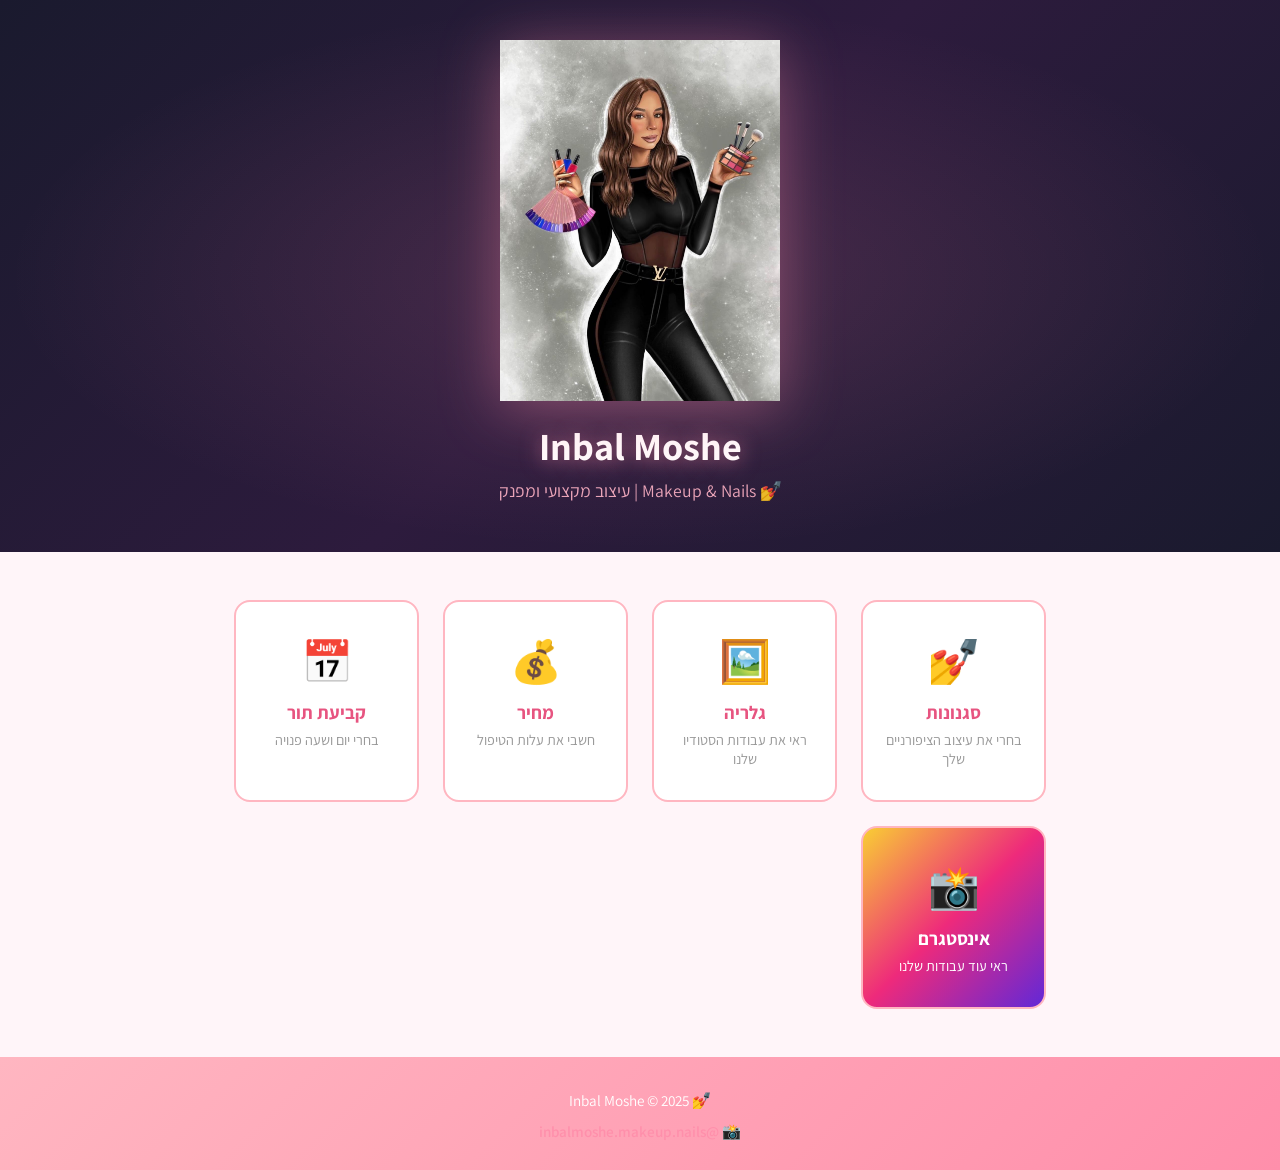
==== index.html @ 768eedee "Add logo illustration to home page header with dark background" ====
<!DOCTYPE html>
<html lang="he" dir="rtl">
<head>
  <meta charset="UTF-8">
  <meta name="viewport" content="width=device-width, initial-scale=1.0">
  <title>Inbal Moshe | Makeup & Nails</title>
  <link rel="stylesheet" href="style.css">
  <link href="https://fonts.googleapis.com/css2?family=Assistant:wght@400;600;700&display=swap" rel="stylesheet">
</head>
<body>

  <header class="home-header">
    <div class="header-content">
      <img src="logo.jpg" alt="Inbal Moshe" class="home-logo-img">
      <h1>Inbal Moshe</h1>
      <p>💅 Makeup & Nails | עיצוב מקצועי ומפנק</p>
    </div>
  </header>

  <main class="home-main">
    <div class="home-cards">
      <a href="styles.html" class="home-card">
        <div class="home-card-icon">💅</div>
        <h3>סגנונות</h3>
        <p>בחרי את עיצוב הציפורניים שלך</p>
      </a>
      <a href="portfolio.html" class="home-card">
        <div class="home-card-icon">🖼️</div>
        <h3>גלריה</h3>
        <p>ראי את עבודות הסטודיו שלנו</p>
      </a>
      <a href="price.html" class="home-card">
        <div class="home-card-icon">💰</div>
        <h3>מחיר</h3>
        <p>חשבי את עלות הטיפול</p>
      </a>
      <a href="booking.html" class="home-card">
        <div class="home-card-icon">📅</div>
        <h3>קביעת תור</h3>
        <p>בחרי יום ושעה פנויה</p>
      </a>
      <a href="https://www.instagram.com/inbalmoshe.makeup.nails/" target="_blank" class="home-card instagram-card">
        <div class="home-card-icon">📸</div>
        <h3>אינסטגרם</h3>
        <p>ראי עוד עבודות שלנו</p>
      </a>
    </div>
  </main>

  <footer>
    <div class="footer-content">
      <p>💅 Inbal Moshe &copy; 2025</p>
      <a href="https://www.instagram.com/inbalmoshe.makeup.nails/" target="_blank" class="footer-insta">
        📸 @inbalmoshe.makeup.nails
      </a>
    </div>
  </footer>

</body>
</html>
---- style.css ----
* { box-sizing: border-box; margin: 0; padding: 0; }

body {
  font-family: 'Assistant', sans-serif;
  background-color: #fff5f9;
  color: #333;
  min-height: 100vh;
  display: flex;
  flex-direction: column;
}

/* ===== TOPBAR (עמודים פנימיים) ===== */
.topbar {
  display: flex;
  align-items: center;
  justify-content: space-between;
  background: #fff;
  padding: 14px 30px;
  box-shadow: 0 2px 8px rgba(255,182,193,0.3);
  position: sticky;
  top: 0;
  z-index: 100;
}

.back-home {
  text-decoration: none;
  color: #ff8fab;
  font-weight: 700;
  font-size: 0.95rem;
  transition: color 0.2s;
}

.back-home:hover { color: #e75480; }

.topbar-logo {
  font-size: 1.2rem;
  font-weight: 700;
  color: #ff8fab;
}

/* ===== HOME PAGE ===== */
.home-header {
  background: linear-gradient(135deg, #1a1a2e, #2d1b3d, #1a1a2e);
  padding: 40px 20px 50px;
  color: #fff;
  text-align: center;
  position: relative;
  overflow: hidden;
}
.home-header::before {
  content: '';
  position: absolute; inset: 0;
  background: radial-gradient(ellipse at center, rgba(255,143,171,0.15) 0%, transparent 70%);
  pointer-events: none;
}

.home-logo-img {
  width: 280px;
  max-width: 80vw;
  display: block;
  margin: 0 auto 20px;
  filter: drop-shadow(0 8px 30px rgba(255,143,171,0.4));
  animation: floatImg 4s ease-in-out infinite;
}
@keyframes floatImg {
  0%, 100% { transform: translateY(0); }
  50%       { transform: translateY(-10px); }
}

.home-header h1 { font-size: 2.4rem; margin-bottom: 8px; color: #fff; text-shadow: 0 2px 20px rgba(255,143,171,0.6); }
.home-header p  { font-size: 1.1rem; opacity: 0.9; color: #ffb3c6; }

.home-main { flex: 1; }

.home-cards {
  display: grid;
  grid-template-columns: repeat(auto-fit, minmax(180px,1fr));
  gap: 24px;
  max-width: 860px;
  margin: 48px auto;
  padding: 0 24px;
}

.home-card {
  background: #fff;
  border: 2px solid #ffb6c1;
  border-radius: 16px;
  padding: 32px 16px;
  text-align: center;
  text-decoration: none;
  color: inherit;
  transition: transform 0.2s, box-shadow 0.2s;
  display: block;
}

.home-card:hover { transform: translateY(-5px); box-shadow: 0 8px 24px rgba(255,143,171,0.35); }
.home-card-icon  { font-size: 2.6rem; margin-bottom: 12px; }
.home-card h3    { color: #e75480; margin-bottom: 6px; font-size: 1.15rem; }
.home-card p     { color: #999; font-size: 0.9rem; }

/* ===== INNER PAGES ===== */
.page-main {
  flex: 1;
  padding-bottom: 50px;
}

.page-header {
  text-align: center;
  padding: 44px 20px 10px;
}

.page-header h2    { font-size: 2rem; color: #e75480; margin-bottom: 8px; }
.section-subtitle  { color: #aaa; font-size: 0.97rem; margin-bottom: 20px; display: block; }

.page-action { text-align: center; margin-top: 32px; }

.btn-action {
  display: inline-block;
  background: linear-gradient(135deg,#ffb6c1,#ff8fab);
  color: #fff;
  padding: 13px 32px;
  border-radius: 30px;
  font-weight: 700;
  font-size: 1rem;
  text-decoration: none;
  transition: transform 0.2s, box-shadow 0.2s;
  box-shadow: 0 3px 12px rgba(255,143,171,0.4);
}

.btn-action:hover { transform: translateY(-2px); box-shadow: 0 6px 18px rgba(255,143,171,0.5); }

/* ===== STYLES PAGE ===== */
.styles-grid {
  display: flex;
  justify-content: center;
  gap: 24px;
  flex-wrap: wrap;
  padding: 24px 20px 10px;
}

.style-card {
  width: 170px;
  border: 2px solid #ffb6c1;
  border-radius: 14px;
  cursor: pointer;
  overflow: hidden;
  transition: transform 0.2s, box-shadow 0.2s;
  background: #fff;
  text-align: center;
}

.style-card:hover   { transform: scale(1.06); box-shadow: 0 6px 20px rgba(255,143,171,0.4); }
.style-card.selected{ border-color: #e75480; box-shadow: 0 0 0 3px #e7548025; }
.style-card img     { width: 100%; height: 150px; object-fit: cover; }
.style-card p       { padding: 10px; font-weight: 600; color: #555; background: #fff5f9; }

.chosen-style {
  text-align: center;
  font-size: 1.1rem;
  color: #e75480;
  font-weight: 600;
  margin: 18px 0 4px;
  min-height: 28px;
}

/* ===== STYLES GALLERY (NEW) ===== */
.style-category {
  max-width: 1000px;
  margin: 0 auto 36px;
  padding: 0 20px;
}

.cat-title {
  font-size: 1.25rem;
  color: #e75480;
  font-weight: 700;
  margin-bottom: 16px;
  padding-bottom: 8px;
  border-bottom: 2px solid #ffe6eb;
}

.styles-grid-new {
  display: flex;
  flex-wrap: wrap;
  gap: 16px;
  justify-content: flex-start;
}

.style-card-new {
  width: 130px;
  border: 2px solid #ffb6c1;
  border-radius: 14px;
  cursor: pointer;
  overflow: hidden;
  transition: transform 0.2s, box-shadow 0.2s;
  background: #fff;
  text-align: center;
}

.style-card-new:hover {
  transform: translateY(-4px);
  box-shadow: 0 8px 22px rgba(255,143,171,0.4);
}

.style-card-new.selected {
  border-color: #e75480;
  box-shadow: 0 0 0 3px rgba(231,84,128,0.18);
}

.style-card-new .sname {
  font-weight: 700;
  font-size: 0.85rem;
  color: #333;
  padding: 8px 6px 2px;
}

.style-card-new .sdesc {
  font-size: 0.75rem;
  color: #aaa;
  padding: 0 6px 10px;
}

/* Chosen banner */
.chosen-banner {
  display: flex;
  align-items: center;
  justify-content: center;
  gap: 16px;
  background: linear-gradient(135deg, #fff5f9, #ffe6eb);
  border: 2px solid #ffb6c1;
  border-radius: 30px;
  padding: 12px 24px;
  margin: 0 auto 28px;
  max-width: 500px;
  flex-wrap: wrap;
}

#chosenStyle {
  font-size: 1rem;
  font-weight: 700;
  color: #e75480;
}

.chosen-cta {
  background: linear-gradient(135deg, #ffb6c1, #ff8fab);
  color: #fff;
  text-decoration: none;
  padding: 8px 20px;
  border-radius: 20px;
  font-weight: 700;
  font-size: 0.9rem;
  transition: transform 0.2s;
}

.chosen-cta:hover { transform: translateY(-1px); }

/* ===== NAIL CARD VISUALS ===== */
.card-img {
  width: 100%;
  height: 120px;
  overflow: hidden;
}

.card-img img {
  width: 100%;
  height: 100%;
  object-fit: cover;
  transition: transform 0.3s;
}

.style-card-new:hover .card-img img { transform: scale(1.08); }

.card-nail-bg {
  width: 100%;
  height: 120px;
  display: flex;
  align-items: center;
  justify-content: center;
}

/* Large single nail shape */
.nail-single {
  width: 52px;
  height: 86px;
  border-radius: 50% 50% 10px 10px / 40% 40% 10px 10px;
  border: 1.5px solid rgba(0,0,0,0.08);
}

/* Special nail textures */
.nail-marble {
  background:
    linear-gradient(128deg, transparent 28%, rgba(150,150,150,0.5) 29%, rgba(150,150,150,0.5) 31%, transparent 31%),
    linear-gradient(72deg,  transparent 42%, rgba(120,120,120,0.35) 43%, rgba(120,120,120,0.35) 45%, transparent 45%),
    linear-gradient(155deg, transparent 55%, rgba(160,160,160,0.4) 56%, rgba(160,160,160,0.4) 57%, transparent 57%),
    #f0ede8;
  box-shadow: 0 4px 14px rgba(0,0,0,0.12);
}

.nail-holo {
  background: linear-gradient(135deg,
    #ff0080 0%, #ff8c00 14%, #ffff00 28%,
    #00e676 42%, #00bfff 57%, #651fff 71%,
    #ff0080 85%, #ff8c00 100%);
  box-shadow: 0 4px 18px rgba(100,50,255,0.45);
}

.nail-glitter {
  background:
    radial-gradient(circle at 25% 25%, rgba(255,255,255,0.95) 1.5px, transparent 2px),
    radial-gradient(circle at 72% 55%, rgba(255,255,255,0.85) 1.5px, transparent 2px),
    radial-gradient(circle at 45% 78%, rgba(255,255,255,0.9)  1.5px, transparent 2px),
    radial-gradient(circle at 18% 65%, rgba(255,255,255,0.7)  1.5px, transparent 2px),
    radial-gradient(circle at 80% 18%, rgba(255,255,255,0.95) 1.5px, transparent 2px),
    radial-gradient(circle at 60% 40%, rgba(255,255,255,0.8)  1.5px, transparent 2px),
    radial-gradient(circle at 35% 50%, rgba(255,255,255,0.6)  1px,   transparent 2px),
    linear-gradient(135deg, #ff9a9e, #fecfef, #ff9a9e);
  box-shadow: 0 4px 16px rgba(255,143,171,0.5);
}

.nail-galaxy {
  background:
    radial-gradient(circle at 22% 20%, rgba(255,255,255,0.95) 1.5px, transparent 2.5px),
    radial-gradient(circle at 68% 42%, rgba(255,255,255,0.85) 1.5px, transparent 2.5px),
    radial-gradient(circle at 40% 72%, rgba(255,255,255,0.9)  1px,   transparent 2px),
    radial-gradient(circle at 78% 14%, rgba(255,255,255,0.95) 2px,   transparent 3px),
    radial-gradient(circle at 12% 58%, rgba(200,150,255,0.8)  1.5px, transparent 2.5px),
    radial-gradient(circle at 55% 30%, rgba(150,200,255,0.7)  1px,   transparent 2px),
    radial-gradient(circle at 88% 70%, rgba(255,180,255,0.8)  1.5px, transparent 2px),
    linear-gradient(135deg, #0d0221, #4a0e8f, #1a0533);
  box-shadow: 0 4px 18px rgba(74,14,143,0.5);
}

.nail-leopard {
  background-color: #c8a055;
  background-image:
    radial-gradient(ellipse 7px 5px  at 25% 22%, rgba(40,20,0,0.85) 58%, transparent 59%),
    radial-gradient(ellipse 6px 7px  at 68% 60%, rgba(40,20,0,0.8)  55%, transparent 56%),
    radial-gradient(ellipse 6px 5px  at 48% 12%, rgba(40,20,0,0.8)  60%, transparent 61%),
    radial-gradient(ellipse 5px 6px  at 15% 72%, rgba(40,20,0,0.75) 55%, transparent 56%),
    radial-gradient(ellipse 7px 5px  at 80% 35%, rgba(40,20,0,0.8)  55%, transparent 56%),
    radial-gradient(ellipse 5px 4px  at 55% 80%, rgba(40,20,0,0.7)  58%, transparent 59%);
  box-shadow: 0 4px 14px rgba(100,70,0,0.3);
}

.nail-geo {
  background: #fff8f8;
  background-image:
    linear-gradient(to bottom, transparent 42%, #e75480 42%, #e75480 48%, transparent 48%),
    linear-gradient(to right,  transparent 42%, #333    42%, #333    47%, transparent 47%);
  border-color: #ddd;
  box-shadow: 0 4px 12px rgba(0,0,0,0.1);
}

/* ===== PORTFOLIO PAGE ===== */
.portfolio-grid {
  display: flex;
  justify-content: center;
  flex-wrap: wrap;
  gap: 24px;
  padding: 24px 20px 10px;
}

.work-card {
  width: 220px;
  border: 2px solid #ffb6c1;
  border-radius: 14px;
  overflow: hidden;
  box-shadow: 0 2px 12px rgba(0,0,0,0.07);
  transition: transform 0.2s, box-shadow 0.2s;
  background: #fff;
}

.work-card:hover { transform: scale(1.05); box-shadow: 0 6px 20px rgba(255,143,171,0.4); }
.work-card img   { width: 100%; height: 200px; object-fit: cover; }
.work-card p     { background: #ffe6eb; padding: 12px; font-weight: 600; color: #444; text-align: center; }

/* ===== PRICE PAGE ===== */
.price-calc-box {
  display: flex;
  flex-direction: column;
  align-items: center;
  gap: 14px;
  padding: 24px 20px 10px;
}

.price-calc-box label { font-weight: 600; font-size: 1.05rem; }
.price-result { font-size: 1.3rem; font-weight: 700; color: #e75480; min-height: 32px; }

.price-table {
  width: 100%;
  max-width: 400px;
  border: 2px solid #ffb6c1;
  border-radius: 12px;
  overflow: hidden;
  margin-top: 10px;
}

.price-row {
  display: flex;
  justify-content: space-between;
  padding: 14px 20px;
  border-bottom: 1px solid #ffe6eb;
  font-size: 1rem;
}

.price-row:last-child { border-bottom: none; }
.price-row:nth-child(odd)  { background: #fff; }
.price-row:nth-child(even) { background: #fff5f9; }
.price-name { font-weight: 600; }
.price-val  { color: #e75480; font-weight: 700; }
.footer-insta {
  display: inline-block;
  margin-top: 6px;
  color: #ff8fab;
  text-decoration: none;
  font-weight: 600;
  font-size: 0.95rem;
  transition: color 0.2s;
}
.footer-insta:hover { color: #e75480; }

.instagram-card {
  background: linear-gradient(135deg, #f9ce34, #ee2a7b, #6228d7) !important;
  color: #fff !important;
}
.instagram-card h3, .instagram-card p { color: #fff !important; }

.calc-subtitle { color:#888; font-size:0.9rem; margin-bottom:16px; text-align:center; }
.calc-group { margin-bottom:18px; }
.calc-group-title { font-weight:700; color:#ff8fab; font-size:0.95rem; margin-bottom:8px; padding-bottom:4px; border-bottom:2px solid #ffe0eb; }
.calc-item {
  display:flex; align-items:center; gap:10px;
  padding:10px 12px; border-radius:10px; cursor:pointer;
  transition:background 0.15s; margin-bottom:4px;
}
.calc-item:hover { background:#fff5f9; }
.calc-item input[type="checkbox"] { width:18px; height:18px; accent-color:#e75480; cursor:pointer; flex-shrink:0; }
.calc-item span:nth-child(2) { flex:1; font-size:0.95rem; }
.calc-price { font-weight:700; color:#e75480; font-size:0.9rem; white-space:nowrap; }
.calc-total-box {
  display:flex; justify-content:space-between; align-items:center;
  padding:16px 20px; border-radius:14px; background:#f5f5f5;
  font-weight:700; font-size:1.1rem; margin:16px 0 12px;
  transition:all 0.3s;
}
.calc-total-num { font-size:1.4rem; }
.calc-item-qty { align-items:center; gap:10px; }
.qty-controls {
  display:flex; align-items:center; gap:8px;
  background:#fff0f5; border-radius:20px; padding:4px 10px;
}
.qty-controls button {
  background:#ff8fab; color:#fff; border:none;
  width:24px; height:24px; border-radius:50%;
  font-size:1rem; font-weight:700; cursor:pointer;
  display:flex; align-items:center; justify-content:center;
  transition:background 0.2s;
}
.qty-controls button:hover { background:#e75480; }
.qty-controls span { font-weight:700; min-width:16px; text-align:center; color:#e75480; }

.calc-reset-btn {
  background:none; border:2px solid #ffb3c6; color:#ff8fab;
  padding:8px 20px; border-radius:20px; cursor:pointer;
  font-size:0.9rem; font-weight:600; transition:all 0.2s; width:100%;
}
.calc-reset-btn:hover { background:#fff0f5; }

.color-swatches-grid {
  display: grid;
  grid-template-columns: repeat(auto-fill, minmax(80px, 1fr));
  gap: 12px;
  padding: 10px 0;
}
.swatch-card {
  display: flex;
  flex-direction: column;
  align-items: center;
  gap: 6px;
  cursor: pointer;
  padding: 8px;
  border-radius: 12px;
  border: 2px solid transparent;
  transition: all 0.2s;
}
.swatch-card:hover { border-color: #ff8fab; background: #fff5f9; transform: translateY(-2px); }
.swatch-card.selected { border-color: #e75480; background: #fff0f5; }
.swatch {
  width: 52px;
  height: 52px;
  border-radius: 50%;
  box-shadow: 0 3px 10px rgba(0,0,0,0.2);
}
.swatch-card p {
  font-size: 0.72rem;
  font-weight: 600;
  color: #555;
  text-align: center;
  margin: 0;
}

.price-cat-title {
  background: linear-gradient(135deg, #ff8fab, #ffb3c6);
  color: #fff;
  font-weight: 700;
  font-size: 0.95rem;
  padding: 10px 20px;
  letter-spacing: 0.5px;
}

/* ===== BUTTONS ===== */
button {
  background: linear-gradient(135deg,#ffb6c1,#ff8fab);
  border: none;
  padding: 12px 32px;
  border-radius: 30px;
  cursor: pointer;
  color: #fff;
  font-size: 1rem;
  font-weight: 700;
  font-family: 'Assistant', sans-serif;
  transition: transform 0.2s, box-shadow 0.2s;
  box-shadow: 0 3px 10px rgba(255,143,171,0.4);
}

button:hover { transform: translateY(-2px); box-shadow: 0 5px 15px rgba(255,143,171,0.5); }

.btn-danger {
  background: linear-gradient(135deg,#ff6b6b,#e74c3c);
  margin-top: 16px;
  font-size: 0.9rem;
  padding: 10px 22px;
}

/* ===== BOOKING PAGE ===== */
.booking-container {
  max-width: 520px;
  margin: 0 auto;
  padding: 10px 20px 40px;
}

.booking-step { width: 100%; }
.hidden { display: none !important; }

.step-label {
  text-align: center;
  font-size: 0.85rem;
  color: #bbb;
  font-weight: 600;
  margin-bottom: 20px;
  letter-spacing: 0.5px;
}

/* Calendar */
.calendar-header {
  display: flex;
  align-items: center;
  justify-content: center;
  gap: 16px;
  margin-bottom: 16px;
}

.calendar-header span {
  font-size: 1.2rem;
  font-weight: 700;
  color: #e75480;
  min-width: 180px;
  text-align: center;
}

.cal-nav {
  background: none;
  border: 2px solid #ffb6c1;
  color: #ff8fab;
  font-size: 1.3rem;
  width: 36px;
  height: 36px;
  border-radius: 50%;
  padding: 0;
  box-shadow: none;
  margin: 0;
  display: flex;
  align-items: center;
  justify-content: center;
}

.cal-nav:hover { background: #ffe6eb; transform: none; box-shadow: none; }

.calendar-legend {
  display: flex;
  justify-content: center;
  gap: 20px;
  margin-bottom: 14px;
  font-size: 0.88rem;
  color: #888;
}

.legend-item { display: flex; align-items: center; gap: 6px; }

.legend-dot {
  width: 13px;
  height: 13px;
  border-radius: 50%;
  display: inline-block;
}

.legend-dot.available   { background: #ffb6c1; }
.legend-dot.unavailable { background: #e0e0e0; }
.legend-dot.full        { background: #f5c0c0; }

.calendar-weekdays {
  display: grid;
  grid-template-columns: repeat(7,1fr);
  gap: 4px;
  margin-bottom: 6px;
  text-align: center;
}

.calendar-weekdays span { font-weight: 700; color: #bbb; font-size: 0.8rem; padding: 4px 0; }

.calendar-grid {
  display: grid;
  grid-template-columns: repeat(7,1fr);
  gap: 5px;
}

.cal-day {
  aspect-ratio: 1;
  display: flex;
  align-items: center;
  justify-content: center;
  border-radius: 50%;
  font-size: 0.9rem;
  font-weight: 600;
  border: 2px solid transparent;
  transition: all 0.15s;
}

.cal-day.available {
  background: #ffe6eb;
  color: #e75480;
  border-color: #ffb6c1;
  cursor: pointer;
}

.cal-day.available:hover {
  background: #ffb6c1;
  color: #fff;
  transform: scale(1.12);
}

.cal-day.selected {
  background: linear-gradient(135deg,#ffb6c1,#ff8fab);
  color: #fff;
  border-color: #ff8fab;
}

.cal-day.today { box-shadow: 0 0 0 2px #e75480; }

.cal-day.past,
.cal-day.unavailable { color: #ddd; cursor: default; font-weight: 400; }

.cal-day.full { color: #e0a0a0; text-decoration: line-through; cursor: default; }

/* Time slots */
.time-slots {
  display: flex;
  flex-wrap: wrap;
  gap: 10px;
  justify-content: center;
  margin: 18px 0;
}

.time-slot {
  padding: 10px 22px;
  border-radius: 30px;
  border: 2px solid #ffb6c1;
  background: #fff5f9;
  color: #e75480;
  font-weight: 700;
  font-size: 0.95rem;
  cursor: pointer;
  transition: all 0.2s;
  margin: 0;
  box-shadow: none;
}

.time-slot:hover   { background: #ffb6c1; color: #fff; transform: scale(1.05); box-shadow: none; }
.time-slot.selected{ background: linear-gradient(135deg,#ffb6c1,#ff8fab); color: #fff; border-color: #ff8fab; }

.time-slot.booked {
  background: #f5f5f5;
  color: #ccc;
  border-color: #eee;
  cursor: not-allowed;
  text-decoration: line-through;
}

.time-slot.booked:hover { transform: none; background: #f5f5f5; color: #ccc; box-shadow: none; }

.back-btn {
  background: none;
  border: 2px solid #ddd;
  color: #aaa;
  box-shadow: none;
  padding: 8px 20px;
  font-size: 0.9rem;
  margin-top: 16px;
}

.back-btn:hover { background: #f9f9f9; transform: none; box-shadow: none; }

.booking-summary {
  background: #fff5f9;
  border: 2px solid #ffb6c1;
  border-radius: 12px;
  padding: 14px 20px;
  margin-bottom: 20px;
  font-size: 1.05rem;
  font-weight: 600;
  color: #e75480;
  text-align: center;
}

/* Form */
form { display: flex; flex-direction: column; align-items: center; gap: 4px; width: 100%; }

label {
  display: block;
  font-weight: 600;
  margin-top: 10px;
  width: 100%;
  max-width: 440px;
  text-align: right;
}

input, select, textarea {
  width: 100%;
  max-width: 440px;
  padding: 11px 14px;
  border-radius: 8px;
  border: 1.5px solid #ddd;
  font-size: 1rem;
  font-family: 'Assistant', sans-serif;
  transition: border-color 0.2s;
  background: #fafafa;
}

input:focus, select:focus, textarea:focus {
  outline: none;
  border-color: #ffb6c1;
  background: #fff;
}

textarea { resize: vertical; min-height: 80px; }

.confirm-msg { margin-top: 18px; font-size: 1.05rem; font-weight: 600; color: #27ae60; text-align: center; min-height: 28px; line-height: 1.6; }
.confirm-msg.error { color: #e74c3c; }

#selectedDateLabel { color: #e75480; text-align: center; margin-bottom: 6px; font-size: 1.15rem; }

/* ===== ADMIN PAGE ===== */
.admin-box {
  max-width: 380px;
  margin: 30px auto;
  background: #fff;
  border: 2px solid #ffb6c1;
  border-radius: 16px;
  padding: 32px;
  text-align: center;
  box-shadow: 0 4px 20px rgba(255,182,193,0.2);
  display: flex;
  flex-direction: column;
  gap: 14px;
}

.admin-box h3 { color: #e75480; }

.admin-section {
  background: #fff;
  border: 2px solid #ffb6c1;
  border-radius: 14px;
  padding: 26px;
  margin: 16px auto;
  max-width: 600px;
  text-align: center;
}

.admin-section h3 { color: #e75480; margin-bottom: 6px; }

.working-days-grid {
  display: flex;
  gap: 10px;
  justify-content: center;
  flex-wrap: wrap;
  margin: 16px 0;
}

.day-toggle {
  padding: 10px 16px;
  border-radius: 30px;
  border: 2px solid #ffb6c1;
  background: #fff5f9;
  color: #e75480;
  font-weight: 600;
  cursor: pointer;
  font-family: 'Assistant', sans-serif;
  transition: all 0.2s;
  box-shadow: none;
  margin: 0;
  font-size: 0.95rem;
}

.day-toggle.active { background: linear-gradient(135deg,#ffb6c1,#ff8fab); color: #fff; }
.day-toggle:hover  { transform: scale(1.05); box-shadow: none; }

.admin-row { display: flex; gap: 10px; justify-content: center; align-items: center; margin: 12px 0; flex-wrap: wrap; }
.admin-row input  { max-width: 200px; margin: 0; }
.admin-row button { margin: 0; padding: 10px 20px; }

.blocked-list, .appointments-list {
  display: flex;
  flex-direction: column;
  gap: 8px;
  max-height: 240px;
  overflow-y: auto;
  text-align: right;
  margin-top: 10px;
}

.blocked-item, .appt-item {
  display: flex;
  justify-content: space-between;
  align-items: center;
  background: #fff5f9;
  border: 1px solid #ffb6c1;
  border-radius: 8px;
  padding: 10px 14px;
  font-size: 0.95rem;
}

.remove-btn {
  background: none;
  border: none;
  color: #e74c3c;
  font-size: 1.1rem;
  cursor: pointer;
  padding: 0 4px;
  box-shadow: none;
  margin: 0;
}

.remove-btn:hover { transform: none; box-shadow: none; }
.no-data { color: #bbb; font-size: 0.95rem; text-align: center; padding: 12px; }

/* ===== FOOTER ===== */
footer {
  background: linear-gradient(135deg,#ffb6c1,#ff8fab);
  color: #fff;
  padding: 28px 20px;
  text-align: center;
}

.footer-content p { margin: 5px 0; font-size: 0.95rem; }

/* ===== RESPONSIVE ===== */
@media (max-width: 620px) {
  .navbar { padding: 12px 18px; }

  .nav-links {
    display: none;
    flex-direction: column;
    position: absolute;
    top: 58px;
    right: 0;
    left: 0;
    background: #fff;
    padding: 14px;
    box-shadow: 0 4px 10px rgba(0,0,0,0.1);
    gap: 2px;
  }

  .nav-links.open { display: flex; }
  .nav-toggle     { display: block; }

  .header-content h1 { font-size: 2.2rem; }
  .home-cards { grid-template-columns: repeat(2,1fr); gap: 14px; padding: 0 14px; margin: 30px auto; }
  .style-card { width: 130px; }
  .work-card  { width: 155px; }
}
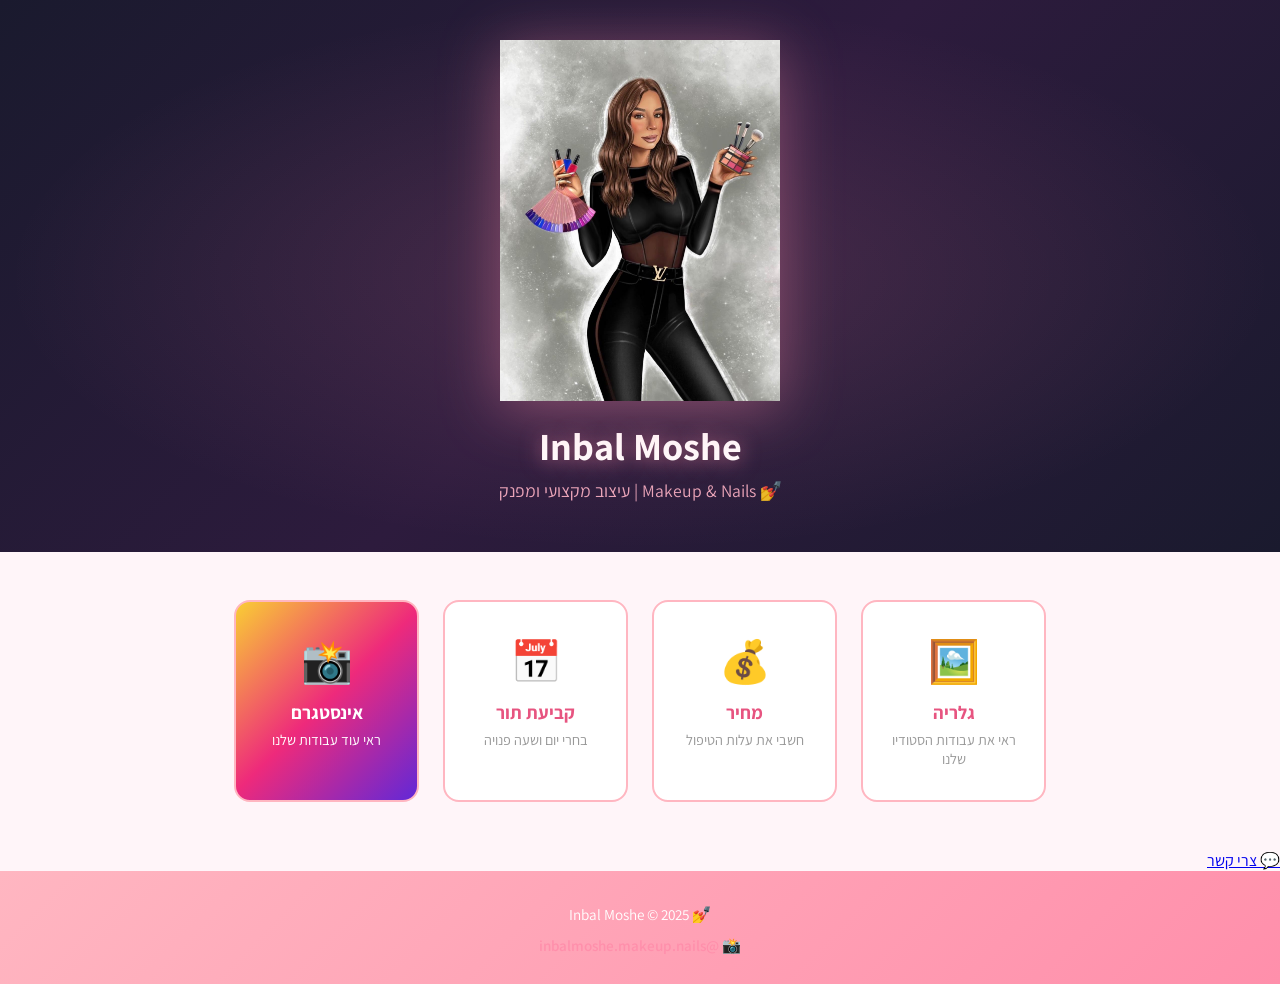
==== commit 7b268093: "Remove styles card from home page, keep 4 cards" ====
--- a/index.html
+++ b/index.html
@@ -19,11 +19,6 @@
 
   <main class="home-main">
     <div class="home-cards">
-      <a href="styles.html" class="home-card">
-        <div class="home-card-icon">💅</div>
-        <h3>סגנונות</h3>
-        <p>בחרי את עיצוב הציפורניים שלך</p>
-      </a>
       <a href="portfolio.html" class="home-card">
         <div class="home-card-icon">🖼️</div>
         <h3>גלריה</h3>
@@ -47,6 +42,11 @@
     </div>
   </main>
 
+  <a href="https://wa.me/972503927121?text=%D7%A9%D7%9C%D7%95%D7%9D%20%D7%A2%D7%99%D7%A0%D7%91%D7%9C!%20%D7%A8%D7%A6%D7%99%D7%AA%D7%99%20%D7%9C%D7%A9%D7%90%D7%95%D7%9C%20%D7%A9%D7%90%D7%9C%D7%94%20%D7%9C%D7%A4%D7%A0%D7%99%20%D7%A9%D7%90%D7%A0%D7%99%20%D7%A7%D7%95%D7%91%D7%A2%D7%AA%20%D7%AA%D7%95%D7%A8%20%F0%9F%92%85" target="_blank" class="wa-float-btn" title="צרי קשר בוואטסאפ">
+    💬
+    <span class="wa-float-label">צרי קשר</span>
+  </a>
+
   <footer>
     <div class="footer-content">
       <p>💅 Inbal Moshe &copy; 2025</p>
